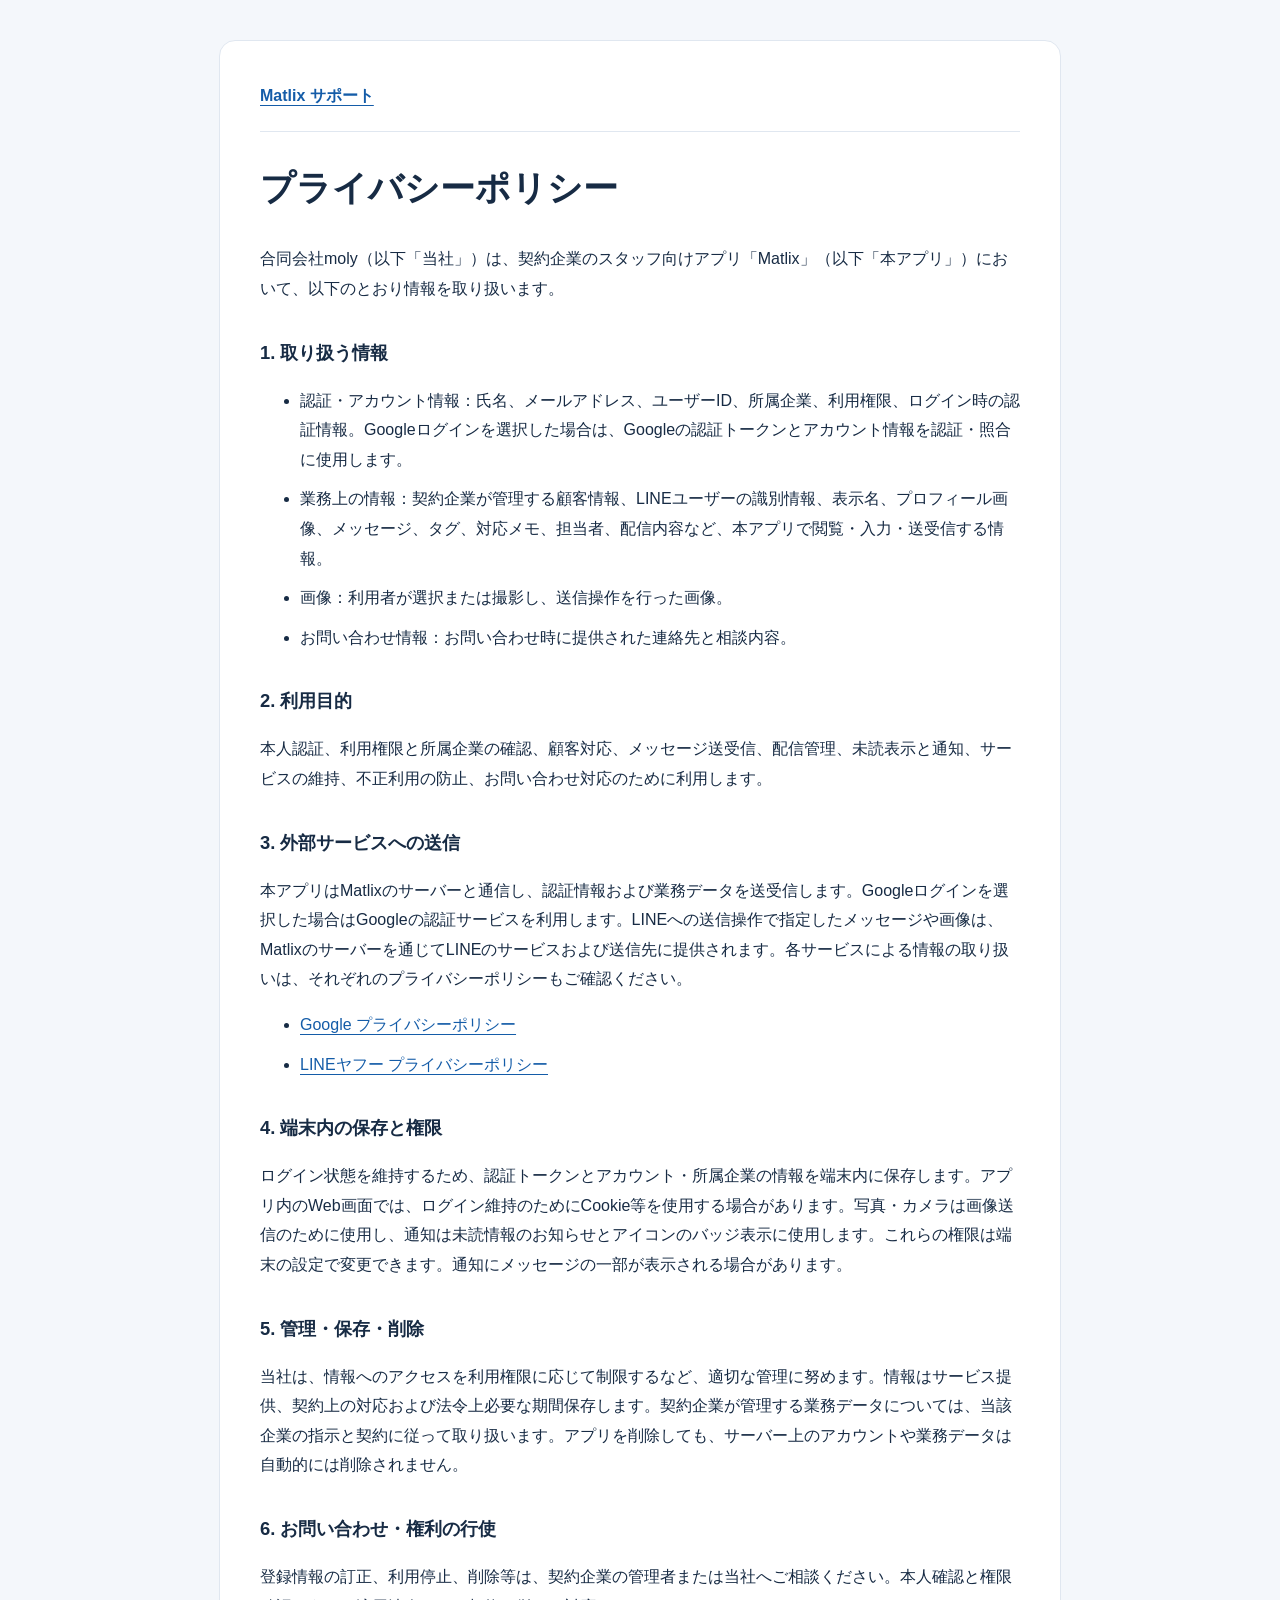
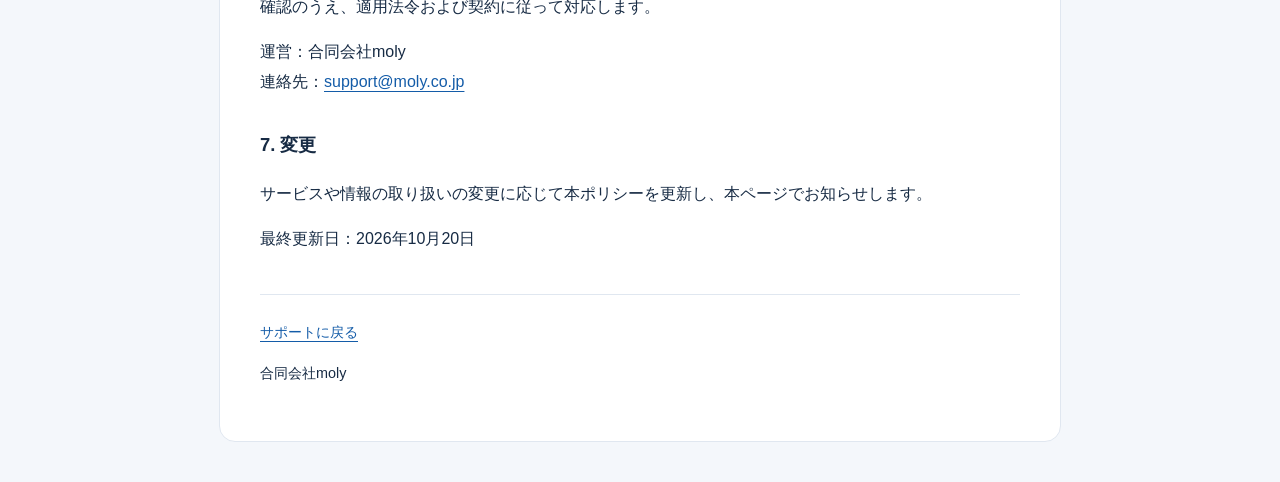
==== privacy.html @ 64aaa857 "Publish Matlix support and privacy pages" ====
<!doctype html>
<html lang="ja">
<meta charset="utf-8">
<meta name="viewport" content="width=device-width,initial-scale=1">
<title>Matlix プライバシーポリシー</title>
<link rel="stylesheet" href="style.css">
<main>
<nav><a href="index.html">Matlix サポート</a></nav>
<h1>プライバシーポリシー</h1>
<p>合同会社moly（以下「当社」）は、契約企業のスタッフ向けアプリ「Matlix」（以下「本アプリ」）において、以下のとおり情報を取り扱います。</p>
<h2>1. 取り扱う情報</h2>
<ul>
<li>認証・アカウント情報：氏名、メールアドレス、ユーザーID、所属企業、利用権限、ログイン時の認証情報。Googleログインを選択した場合は、Googleの認証トークンとアカウント情報を認証・照合に使用します。</li>
<li>業務上の情報：契約企業が管理する顧客情報、LINEユーザーの識別情報、表示名、プロフィール画像、メッセージ、タグ、対応メモ、担当者、配信内容など、本アプリで閲覧・入力・送受信する情報。</li>
<li>画像：利用者が選択または撮影し、送信操作を行った画像。</li>
<li>お問い合わせ情報：お問い合わせ時に提供された連絡先と相談内容。</li>
</ul>
<h2>2. 利用目的</h2>
<p>本人認証、利用権限と所属企業の確認、顧客対応、メッセージ送受信、配信管理、未読表示と通知、サービスの維持、不正利用の防止、お問い合わせ対応のために利用します。</p>
<h2>3. 外部サービスへの送信</h2>
<p>本アプリはMatlixのサーバーと通信し、認証情報および業務データを送受信します。Googleログインを選択した場合はGoogleの認証サービスを利用します。LINEへの送信操作で指定したメッセージや画像は、Matlixのサーバーを通じてLINEのサービスおよび送信先に提供されます。各サービスによる情報の取り扱いは、それぞれのプライバシーポリシーもご確認ください。</p>
<ul><li><a href="https://policies.google.com/privacy">Google プライバシーポリシー</a></li><li><a href="https://www.lycorp.co.jp/ja/company/privacypolicy/">LINEヤフー プライバシーポリシー</a></li></ul>
<h2>4. 端末内の保存と権限</h2>
<p>ログイン状態を維持するため、認証トークンとアカウント・所属企業の情報を端末内に保存します。アプリ内のWeb画面では、ログイン維持のためにCookie等を使用する場合があります。写真・カメラは画像送信のために使用し、通知は未読情報のお知らせとアイコンのバッジ表示に使用します。これらの権限は端末の設定で変更できます。通知にメッセージの一部が表示される場合があります。</p>
<h2>5. 管理・保存・削除</h2>
<p>当社は、情報へのアクセスを利用権限に応じて制限するなど、適切な管理に努めます。情報はサービス提供、契約上の対応および法令上必要な期間保存します。契約企業が管理する業務データについては、当該企業の指示と契約に従って取り扱います。アプリを削除しても、サーバー上のアカウントや業務データは自動的には削除されません。</p>
<h2>6. お問い合わせ・権利の行使</h2>
<p>登録情報の訂正、利用停止、削除等は、契約企業の管理者または当社へご相談ください。本人確認と権限確認のうえ、適用法令および契約に従って対応します。</p>
<p>運営：合同会社moly<br>連絡先：<a href="mailto:support@moly.co.jp">support@moly.co.jp</a></p>
<h2>7. 変更</h2>
<p>サービスや情報の取り扱いの変更に応じて本ポリシーを更新し、本ページでお知らせします。</p>
<p>最終更新日：2026年10月20日</p>
<footer><a href="index.html">サポートに戻る</a><p>合同会社moly</p></footer>
</main>
</html>
---- style.css ----
:root{font-family:-apple-system,BlinkMacSystemFont,"Helvetica Neue","Noto Sans JP",sans-serif;color:#172b44;background:#f4f7fb;line-height:1.85}body{margin:0}main{max-width:760px;margin:40px auto;padding:40px;background:white;border:1px solid #e0e7f0;border-radius:16px}nav{font-weight:700;color:#10233f;border-bottom:1px solid #e0e7f0;padding-bottom:20px}nav span{font-weight:400;margin-left:12px;color:#52657b}h1{font-size:clamp(1.7rem,5vw,2.2rem);line-height:1.5;margin:30px 0}h2{font-size:1.15rem;margin-top:32px}a{color:#145ca8;text-underline-offset:4px}li{margin:10px 0}footer{margin-top:40px;border-top:1px solid #e0e7f0;padding-top:24px;font-size:.9rem}a:focus-visible{outline:3px solid #145ca8;outline-offset:4px}@media(max-width:600px){main{margin:0;padding:24px;border:0;border-radius:0}ul{padding-left:24px}}
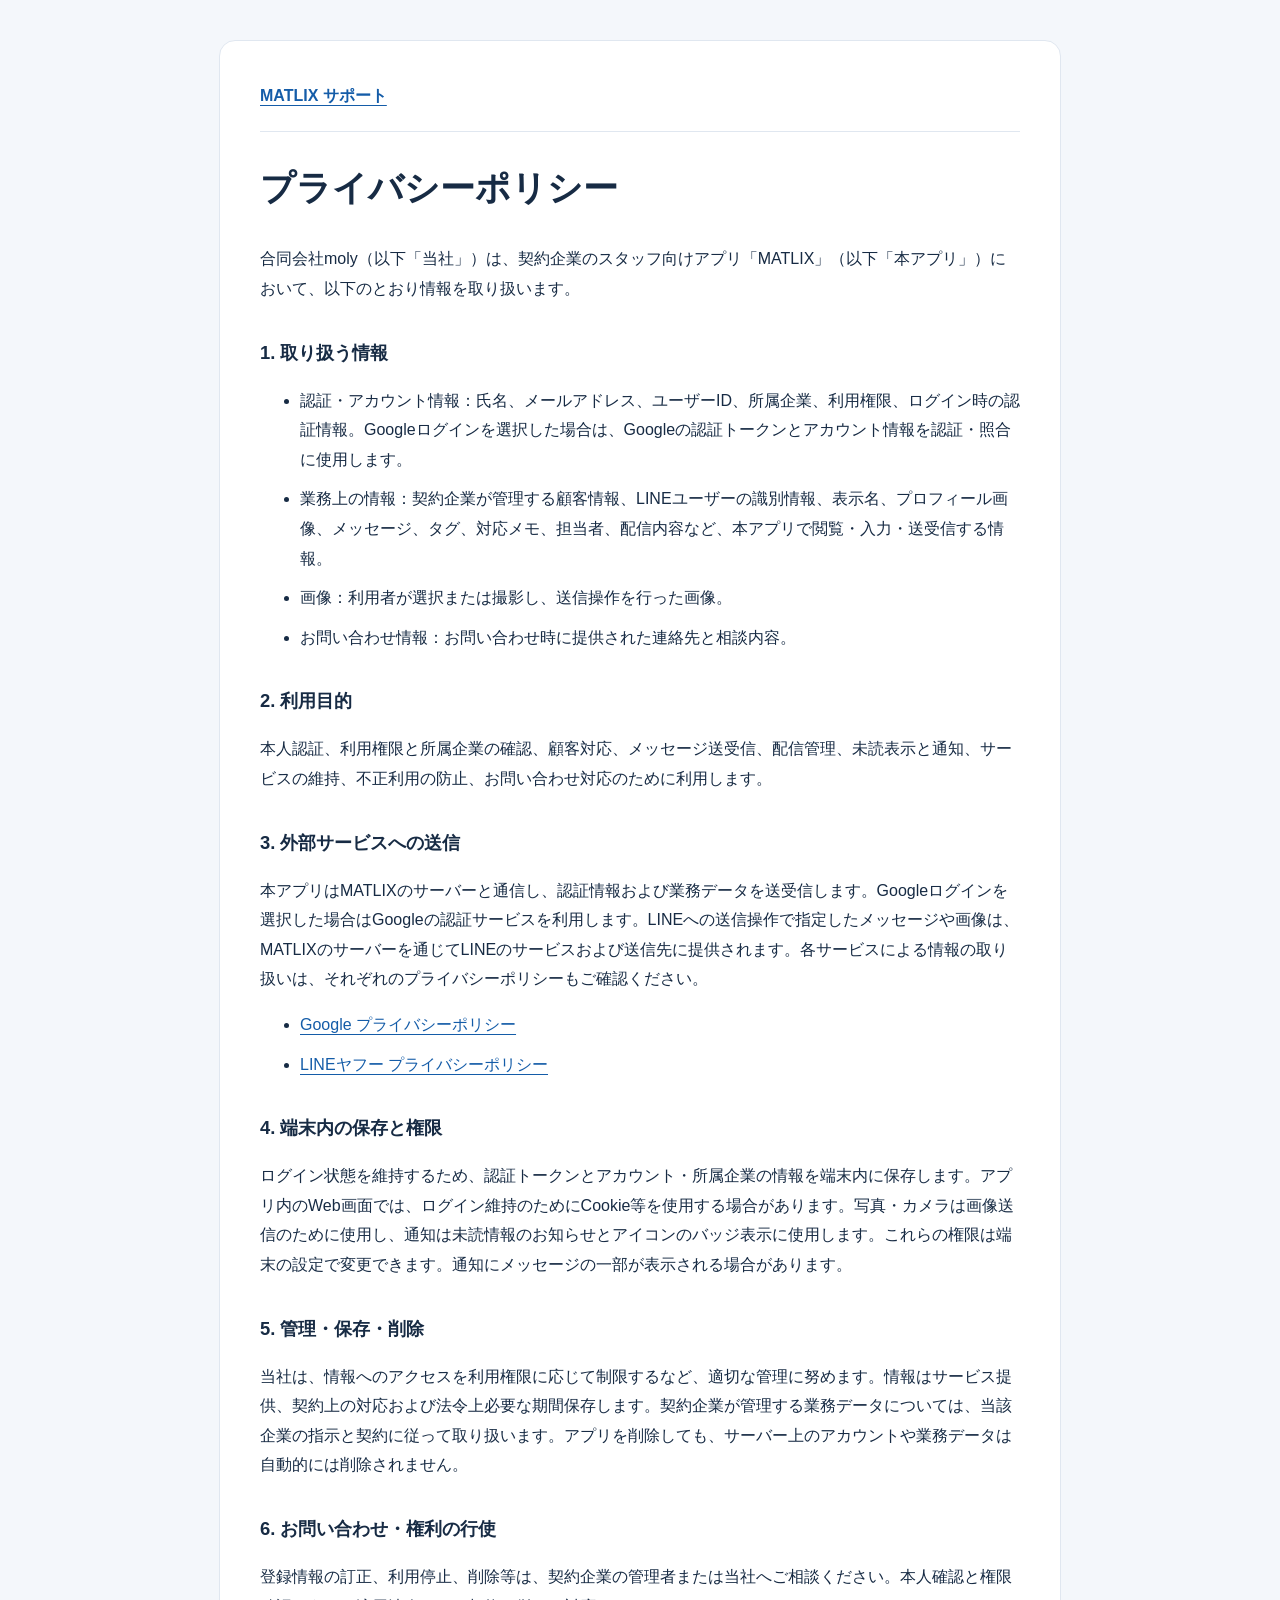
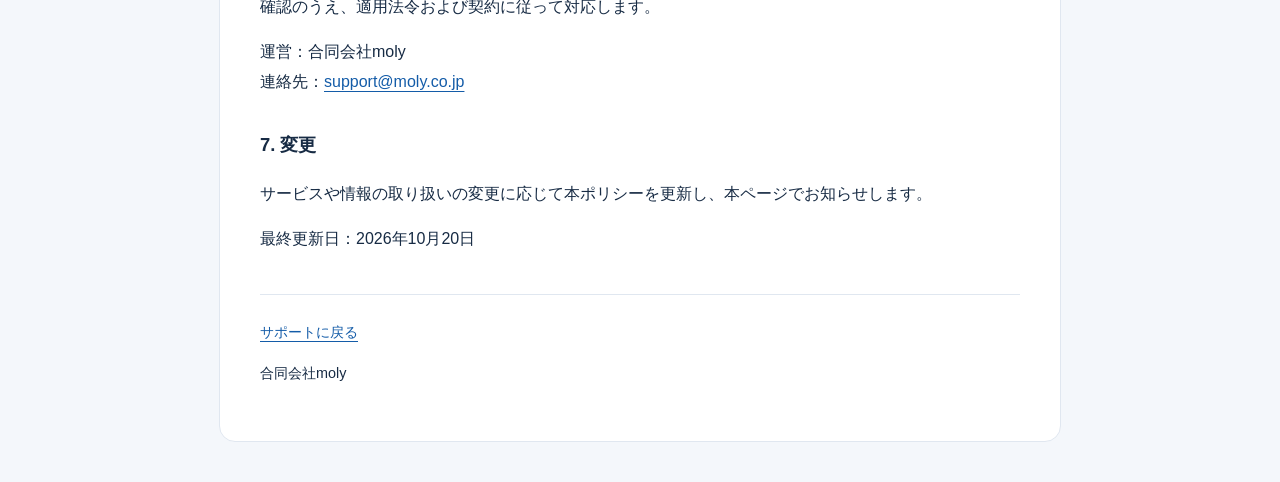
==== commit c6c9f1d0: "Use MATLIX capitalization in privacy policy" ====
--- a/privacy.html
+++ b/privacy.html
@@ -2,12 +2,12 @@
 <html lang="ja">
 <meta charset="utf-8">
 <meta name="viewport" content="width=device-width,initial-scale=1">
-<title>Matlix プライバシーポリシー</title>
+<title>MATLIX プライバシーポリシー</title>
 <link rel="stylesheet" href="style.css">
 <main>
-<nav><a href="index.html">Matlix サポート</a></nav>
+<nav><a href="index.html">MATLIX サポート</a></nav>
 <h1>プライバシーポリシー</h1>
-<p>合同会社moly（以下「当社」）は、契約企業のスタッフ向けアプリ「Matlix」（以下「本アプリ」）において、以下のとおり情報を取り扱います。</p>
+<p>合同会社moly（以下「当社」）は、契約企業のスタッフ向けアプリ「MATLIX」（以下「本アプリ」）において、以下のとおり情報を取り扱います。</p>
 <h2>1. 取り扱う情報</h2>
 <ul>
 <li>認証・アカウント情報：氏名、メールアドレス、ユーザーID、所属企業、利用権限、ログイン時の認証情報。Googleログインを選択した場合は、Googleの認証トークンとアカウント情報を認証・照合に使用します。</li>
@@ -18,7 +18,7 @@
 <h2>2. 利用目的</h2>
 <p>本人認証、利用権限と所属企業の確認、顧客対応、メッセージ送受信、配信管理、未読表示と通知、サービスの維持、不正利用の防止、お問い合わせ対応のために利用します。</p>
 <h2>3. 外部サービスへの送信</h2>
-<p>本アプリはMatlixのサーバーと通信し、認証情報および業務データを送受信します。Googleログインを選択した場合はGoogleの認証サービスを利用します。LINEへの送信操作で指定したメッセージや画像は、Matlixのサーバーを通じてLINEのサービスおよび送信先に提供されます。各サービスによる情報の取り扱いは、それぞれのプライバシーポリシーもご確認ください。</p>
+<p>本アプリはMATLIXのサーバーと通信し、認証情報および業務データを送受信します。Googleログインを選択した場合はGoogleの認証サービスを利用します。LINEへの送信操作で指定したメッセージや画像は、MATLIXのサーバーを通じてLINEのサービスおよび送信先に提供されます。各サービスによる情報の取り扱いは、それぞれのプライバシーポリシーもご確認ください。</p>
 <ul><li><a href="https://policies.google.com/privacy">Google プライバシーポリシー</a></li><li><a href="https://www.lycorp.co.jp/ja/company/privacypolicy/">LINEヤフー プライバシーポリシー</a></li></ul>
 <h2>4. 端末内の保存と権限</h2>
 <p>ログイン状態を維持するため、認証トークンとアカウント・所属企業の情報を端末内に保存します。アプリ内のWeb画面では、ログイン維持のためにCookie等を使用する場合があります。写真・カメラは画像送信のために使用し、通知は未読情報のお知らせとアイコンのバッジ表示に使用します。これらの権限は端末の設定で変更できます。通知にメッセージの一部が表示される場合があります。</p>
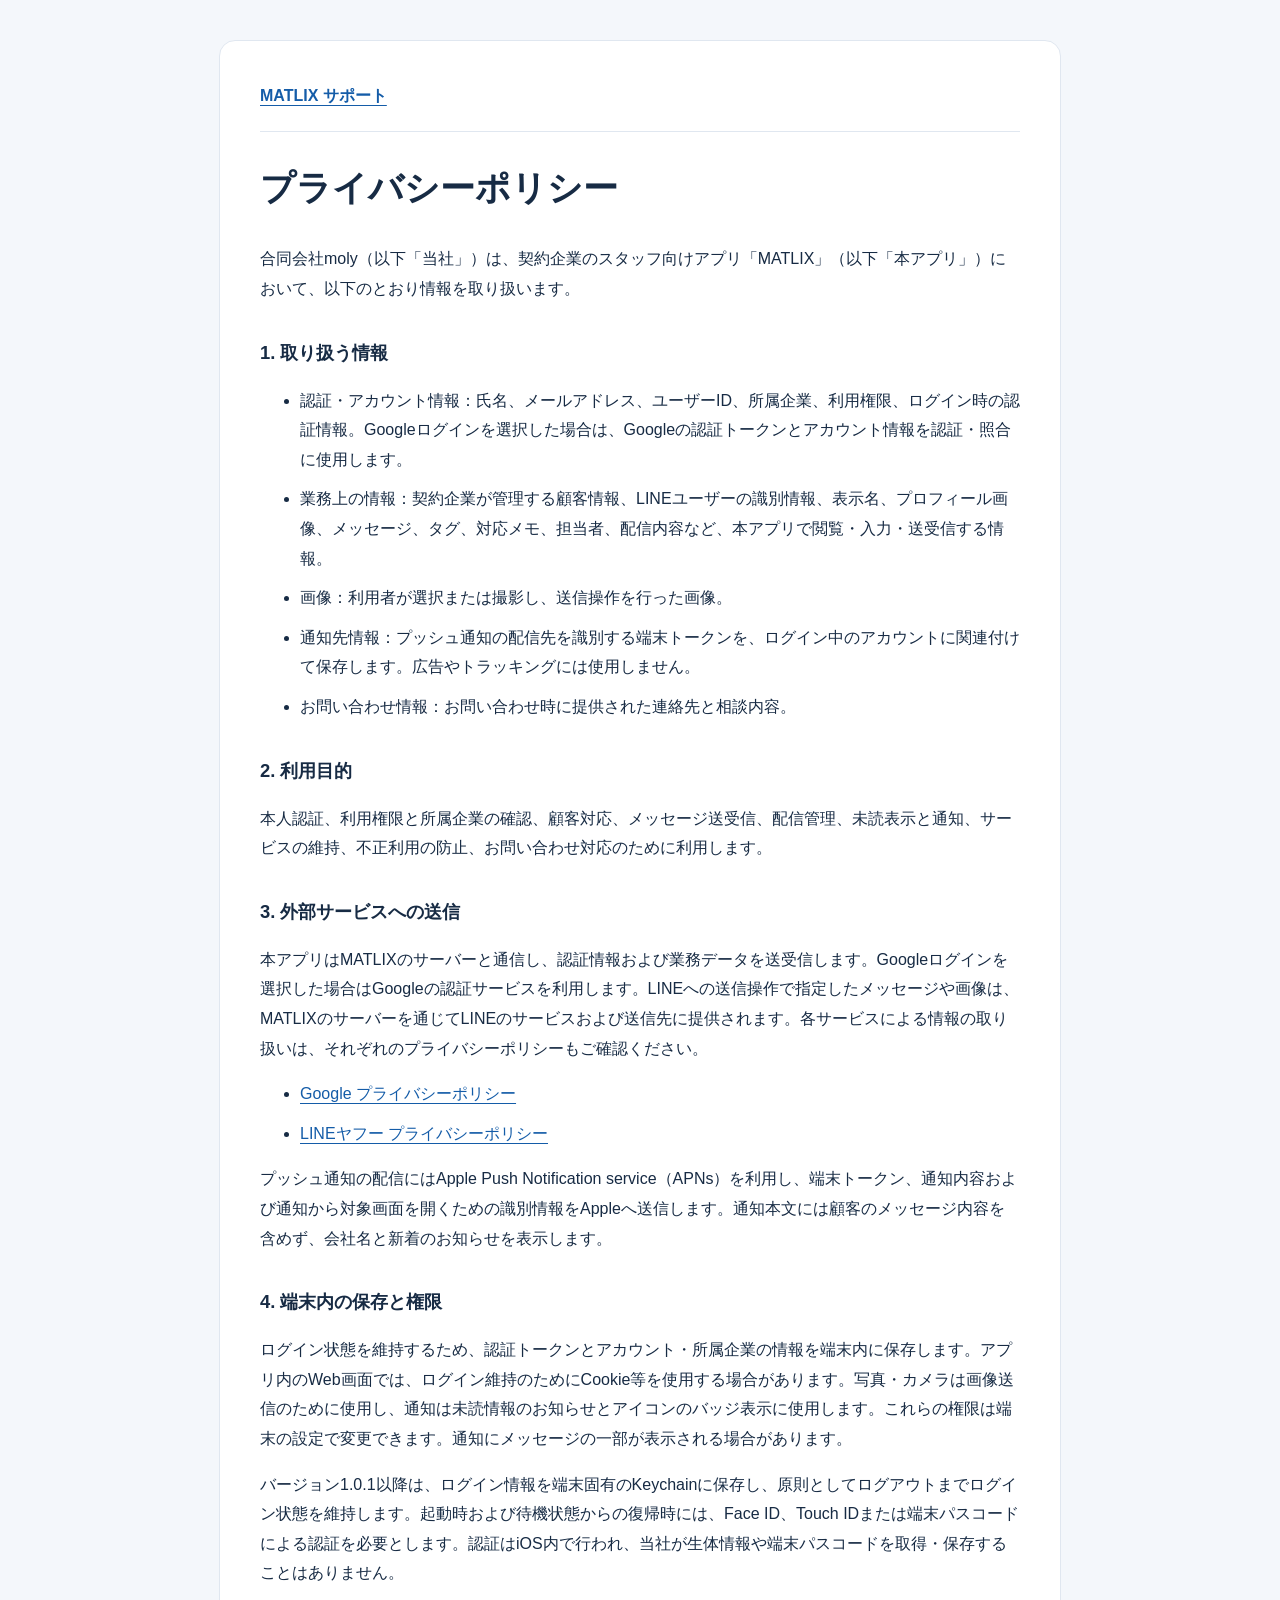
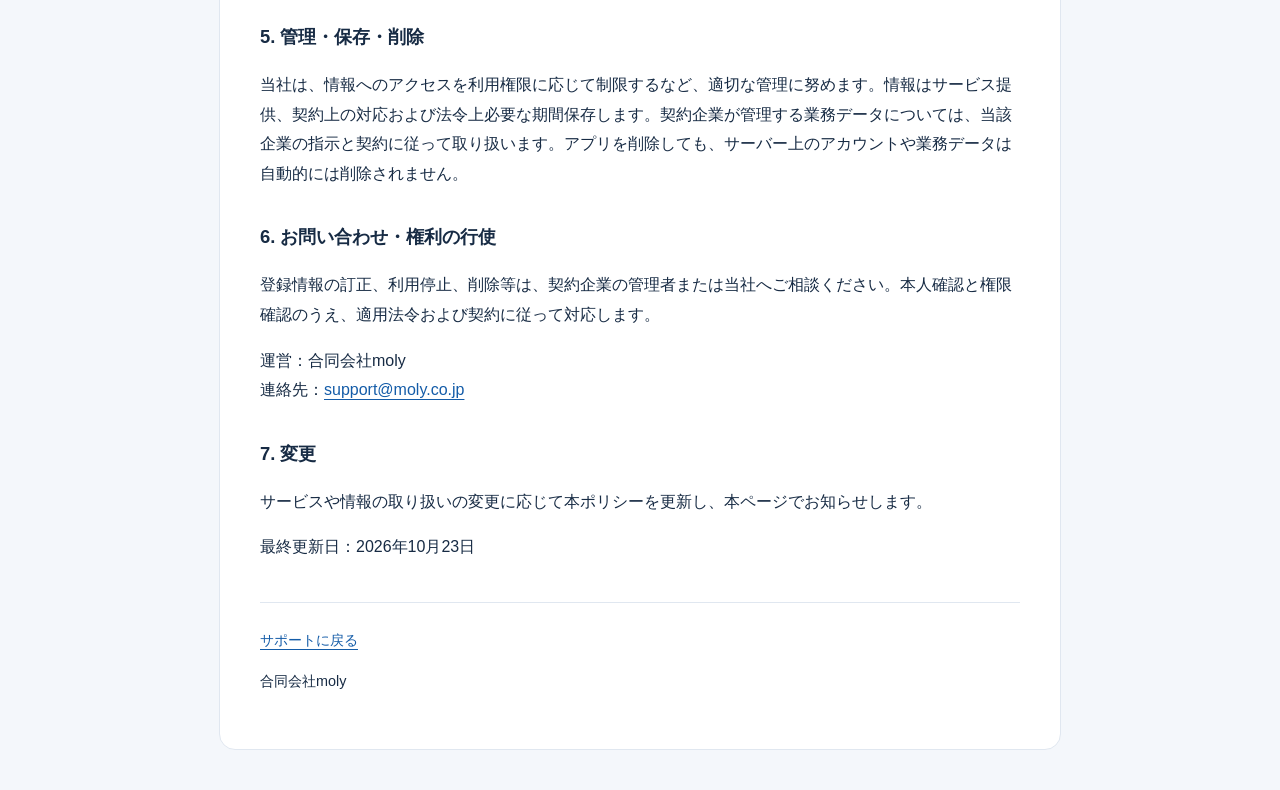
==== commit a07959a0: "Update last modified date in privacy policyDocument push notifications and device authentication Upd" ====
--- a/privacy.html
+++ b/privacy.html
@@ -13,6 +13,7 @@
 <li>認証・アカウント情報：氏名、メールアドレス、ユーザーID、所属企業、利用権限、ログイン時の認証情報。Googleログインを選択した場合は、Googleの認証トークンとアカウント情報を認証・照合に使用します。</li>
 <li>業務上の情報：契約企業が管理する顧客情報、LINEユーザーの識別情報、表示名、プロフィール画像、メッセージ、タグ、対応メモ、担当者、配信内容など、本アプリで閲覧・入力・送受信する情報。</li>
 <li>画像：利用者が選択または撮影し、送信操作を行った画像。</li>
+<li>通知先情報：プッシュ通知の配信先を識別する端末トークンを、ログイン中のアカウントに関連付けて保存します。広告やトラッキングには使用しません。</li>
 <li>お問い合わせ情報：お問い合わせ時に提供された連絡先と相談内容。</li>
 </ul>
 <h2>2. 利用目的</h2>
@@ -20,8 +21,10 @@
 <h2>3. 外部サービスへの送信</h2>
 <p>本アプリはMATLIXのサーバーと通信し、認証情報および業務データを送受信します。Googleログインを選択した場合はGoogleの認証サービスを利用します。LINEへの送信操作で指定したメッセージや画像は、MATLIXのサーバーを通じてLINEのサービスおよび送信先に提供されます。各サービスによる情報の取り扱いは、それぞれのプライバシーポリシーもご確認ください。</p>
 <ul><li><a href="https://policies.google.com/privacy">Google プライバシーポリシー</a></li><li><a href="https://www.lycorp.co.jp/ja/company/privacypolicy/">LINEヤフー プライバシーポリシー</a></li></ul>
+<p>プッシュ通知の配信にはApple Push Notification service（APNs）を利用し、端末トークン、通知内容および通知から対象画面を開くための識別情報をAppleへ送信します。通知本文には顧客のメッセージ内容を含めず、会社名と新着のお知らせを表示します。</p>
 <h2>4. 端末内の保存と権限</h2>
 <p>ログイン状態を維持するため、認証トークンとアカウント・所属企業の情報を端末内に保存します。アプリ内のWeb画面では、ログイン維持のためにCookie等を使用する場合があります。写真・カメラは画像送信のために使用し、通知は未読情報のお知らせとアイコンのバッジ表示に使用します。これらの権限は端末の設定で変更できます。通知にメッセージの一部が表示される場合があります。</p>
+<p>バージョン1.0.1以降は、ログイン情報を端末固有のKeychainに保存し、原則としてログアウトまでログイン状態を維持します。起動時および待機状態からの復帰時には、Face ID、Touch IDまたは端末パスコードによる認証を必要とします。認証はiOS内で行われ、当社が生体情報や端末パスコードを取得・保存することはありません。</p>
 <h2>5. 管理・保存・削除</h2>
 <p>当社は、情報へのアクセスを利用権限に応じて制限するなど、適切な管理に努めます。情報はサービス提供、契約上の対応および法令上必要な期間保存します。契約企業が管理する業務データについては、当該企業の指示と契約に従って取り扱います。アプリを削除しても、サーバー上のアカウントや業務データは自動的には削除されません。</p>
 <h2>6. お問い合わせ・権利の行使</h2>
@@ -29,7 +32,7 @@
 <p>運営：合同会社moly<br>連絡先：<a href="mailto:support@moly.co.jp">support@moly.co.jp</a></p>
 <h2>7. 変更</h2>
 <p>サービスや情報の取り扱いの変更に応じて本ポリシーを更新し、本ページでお知らせします。</p>
-<p>最終更新日：2026年10月20日</p>
+<p>最終更新日：2026年10月23日</p>
 <footer><a href="index.html">サポートに戻る</a><p>合同会社moly</p></footer>
 </main>
 </html>
